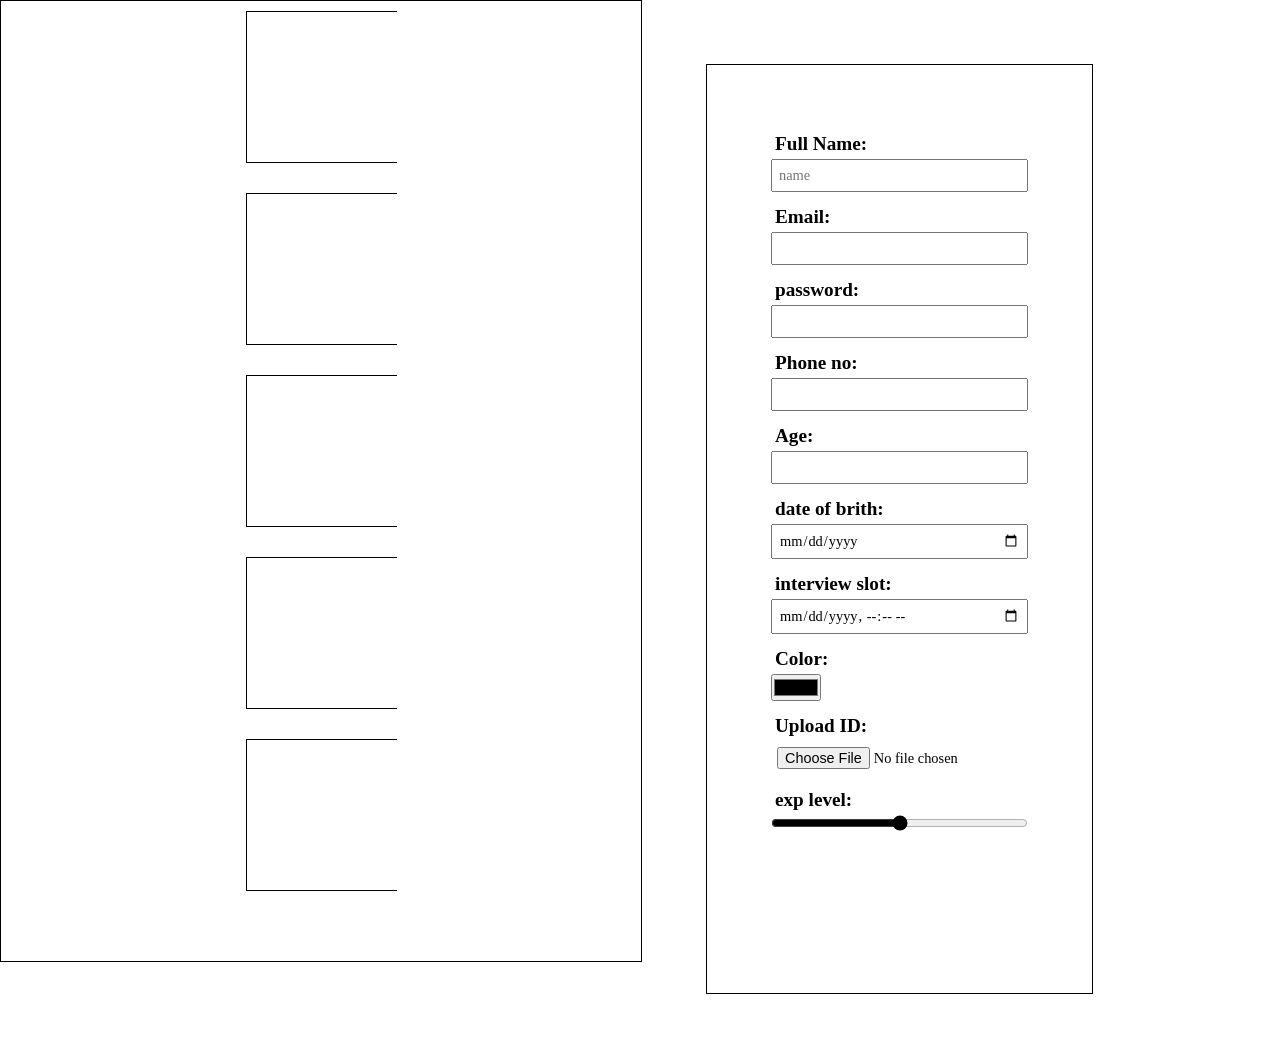
==== test/index.html @ 7b574e24 "per" ====
<html>
<head>
<link rel="stylesheet" href="style.css">
</head>
<body>

<div class="main">
<div class="item"></div>
<div class="item"></div>
<div class="item"></div>
<div class="item"></div>
<div class="item"></div>
</div>
<form>
<div class="form-div"><label>Full Name:</label><input type="text" class="input" placeholder="name"></div>
<div class="form-div"><label>Email:</label><input type="email" class="input"></div>
<div class="form-div"><label>password:</label><input type="password" class="input"></div>
<div class="form-div"><label>Phone no:</label><input type="tel" class="input"></div>
<div class="form-div"><label>Age:</label><input type="number" class="input"></div>
<div class="form-div"><label>date of brith:</label><input type="date" class="input"></div>
<div class="form-div"><label>interview slot:</label><input type="datetime-local" class="input"></div>
<div class="form-div"><label>Color:</label><input type="color"></div>
<div class="form-div"><label>Upload ID:</label><input type="file" class="input"></div>
<div class="form-div"><label>exp level:</label><input type="range" min=0 max=10 style="accent-color: black;"></div>
</form>
</body>
</html>
---- test/style.css ----
*{
padding: 0;
margin: 0;
font-family: cursive;
}
body{
display: flex;
flex-direction: row;
}
.main{
display: flex;
flex-direction: column;
background-color: white;
height: 60rem;
width: 40rem;
gap: 10px;
align-items: center;
//justify-content: center;
border: 1px solid black;
}
.item{
height:150px;
width:150px;
background: white;
margin: 10px;
border: 1px solid black;
border-right: none;
}
form{
margin: 4rem;
padding: 4rem;
border: 1px solid black;
display: flex;
flex-direction: column;
gap: 10px;
height: 50rem;
}
.form-div{
display: flex;
flex-direction: column;
font-size: 1.2rem;
font-weight: bold;
}
label{
margin: 4px;
}
.input{
padding: 6px;
font-size: 0.9rem;
}
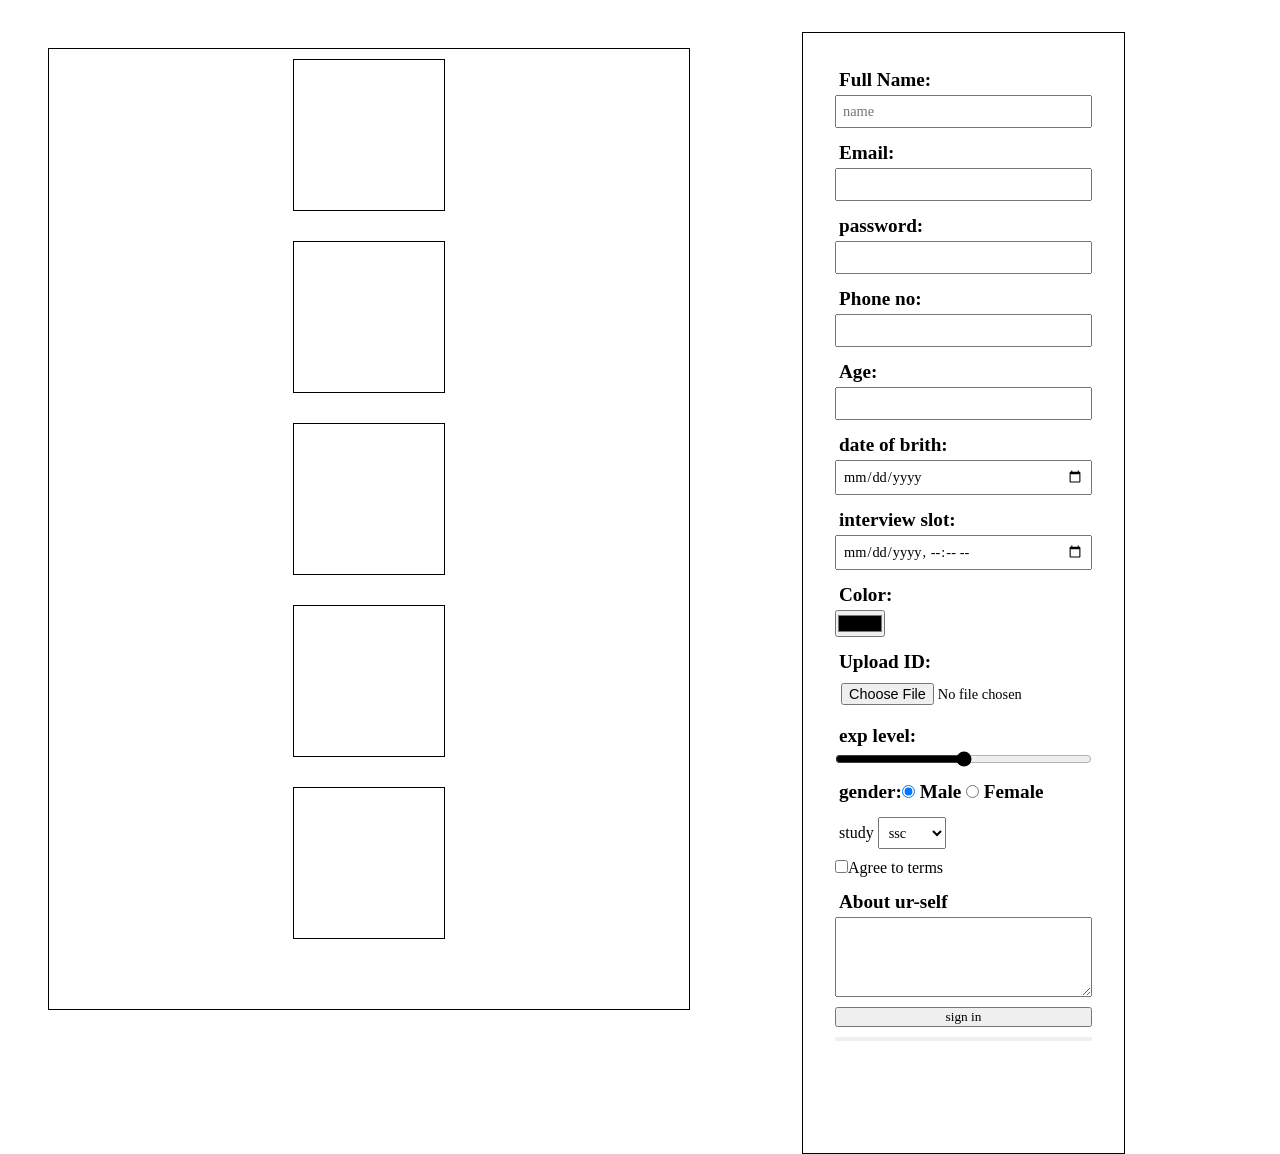
==== commit 05babc82: "new" ====
--- a/test/index.html
+++ b/test/index.html
@@ -22,6 +22,17 @@
 <div class="form-div"><label>Color:</label><input type="color"></div>
 <div class="form-div"><label>Upload ID:</label><input type="file" class="input"></div>
 <div class="form-div"><label>exp level:</label><input type="range" min=0 max=10 style="accent-color: black;"></div>
+<div class="form-div"><label>gender:</lable><input type="radio" name="gender" value="male" checked> Male
+<input type="radio" name="gender" valur="female"> Female </div>
+<div><label>study</label><select class="input">
+<option>ssc</option>
+<option>inter</option>
+<option>Btech</option>
+</select>
+</div>
+<div><input type="checkbox">Agree to terms </div>
+<div class="form-div"><label>About ur-self</label><textarea class="input" style="min-height: 80px;"></textarea></div>
+<button type="submit">sign in<button>
 </form>
 </body>
 </html>
--- a/test/style.css
+++ b/test/style.css
@@ -1,50 +1,59 @@
-*{
-padding: 0;
-margin: 0;
-font-family: cursive;
+* {
+    padding: 0;
+    margin: 0;
+    font-family: cursive;
 }
-body{
-display: flex;
-flex-direction: row;
+
+body {
+    display: flex;
+    flex-direction: row;
 }
-.main{
-display: flex;
-flex-direction: column;
-background-color: white;
-height: 60rem;
-width: 40rem;
-gap: 10px;
-align-items: center;
-//justify-content: center;
-border: 1px solid black;
+
+.main {
+    display: flex;
+    flex-direction: column;
+    margin: 3rem;
+    background-color: white;
+    height: 60rem;
+    width: 40rem;
+    gap: 10px;
+    align-items: center;
+    //justify-content: center;
+    border: 1px solid black;
 }
-.item{
-height:150px;
-width:150px;
-background: white;
-margin: 10px;
-border: 1px solid black;
-border-right: none;
+
+.item {
+    height: 150px;
+    width: 150px;
+    background: white;
+    margin: 10px;
+    border: 1px solid black;
 }
-form{
-margin: 4rem;
-padding: 4rem;
-border: 1px solid black;
-display: flex;
-flex-direction: column;
-gap: 10px;
-height: 50rem;
+
+form {
+    margin-top: 2rem;
+    margin-left: 4rem;
+    margin-buttom: 2rem;
+    padding: 2rem;
+    border: 1px solid black;
+    display: flex;
+    flex-direction: column;
+    gap: 10px;
+    height: 66rem;
 }
-.form-div{
-display: flex;
-flex-direction: column;
-font-size: 1.2rem;
-font-weight: bold;
+
+.form-div {
+    display: flex;
+    flex-direction: column;
+    font-size: 1.2rem;
+    font-weight: bold;
 }
-label{
-margin: 4px;
+
+label {
+    margin: 4px;
 }
-.input{
-padding: 6px;
-font-size: 0.9rem;
-}
+
+.input {
+    padding: 6px;
+    font-size: 0.9rem;
+}
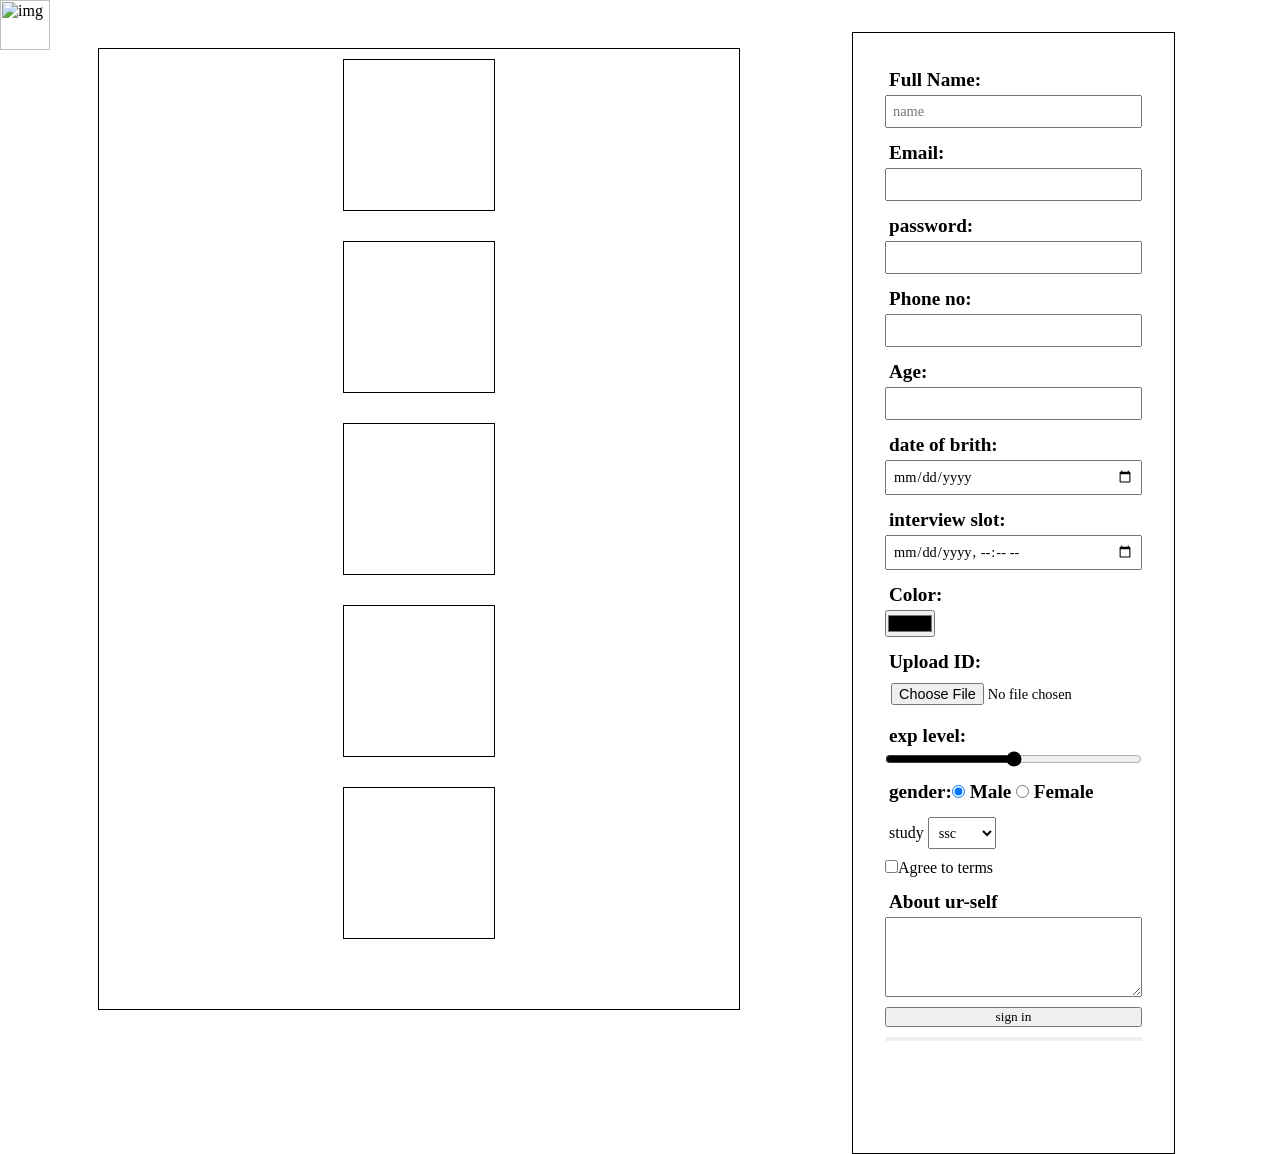
==== commit 8e4ce7d5: "img" ====
--- a/test/index.html
+++ b/test/index.html
@@ -3,7 +3,7 @@
 <link rel="stylesheet" href="style.css">
 </head>
 <body>
-
+<img src="https://imgs.search.brave.com/oMzlnsYJhVpzoYGWnxL2zU1ze4AeiD6QUDZB-sjMvhc/rs:fit:500:0:1:0/g:ce/aHR0cHM6Ly9jZG4u/bWFnaWNkZWNvci5p/bi9jb20vMjAyNC8w/Mi8xNTE1MDgwOS9L/YWRhbGktU29vdGhp/bmctQmFuYW5hLUxl/YXZlcy1XYWxscGFw/ZXItTXVyYWwtNzEw/eDQ4OC5qcGc" alt="img" style="height: 50px; width: 50px;">
 <div class="main">
 <div class="item"></div>
 <div class="item"></div>
@@ -34,5 +34,6 @@
 <div class="form-div"><label>About ur-self</label><textarea class="input" style="min-height: 80px;"></textarea></div>
 <button type="submit">sign in<button>
 </form>
+
 </body>
 </html>
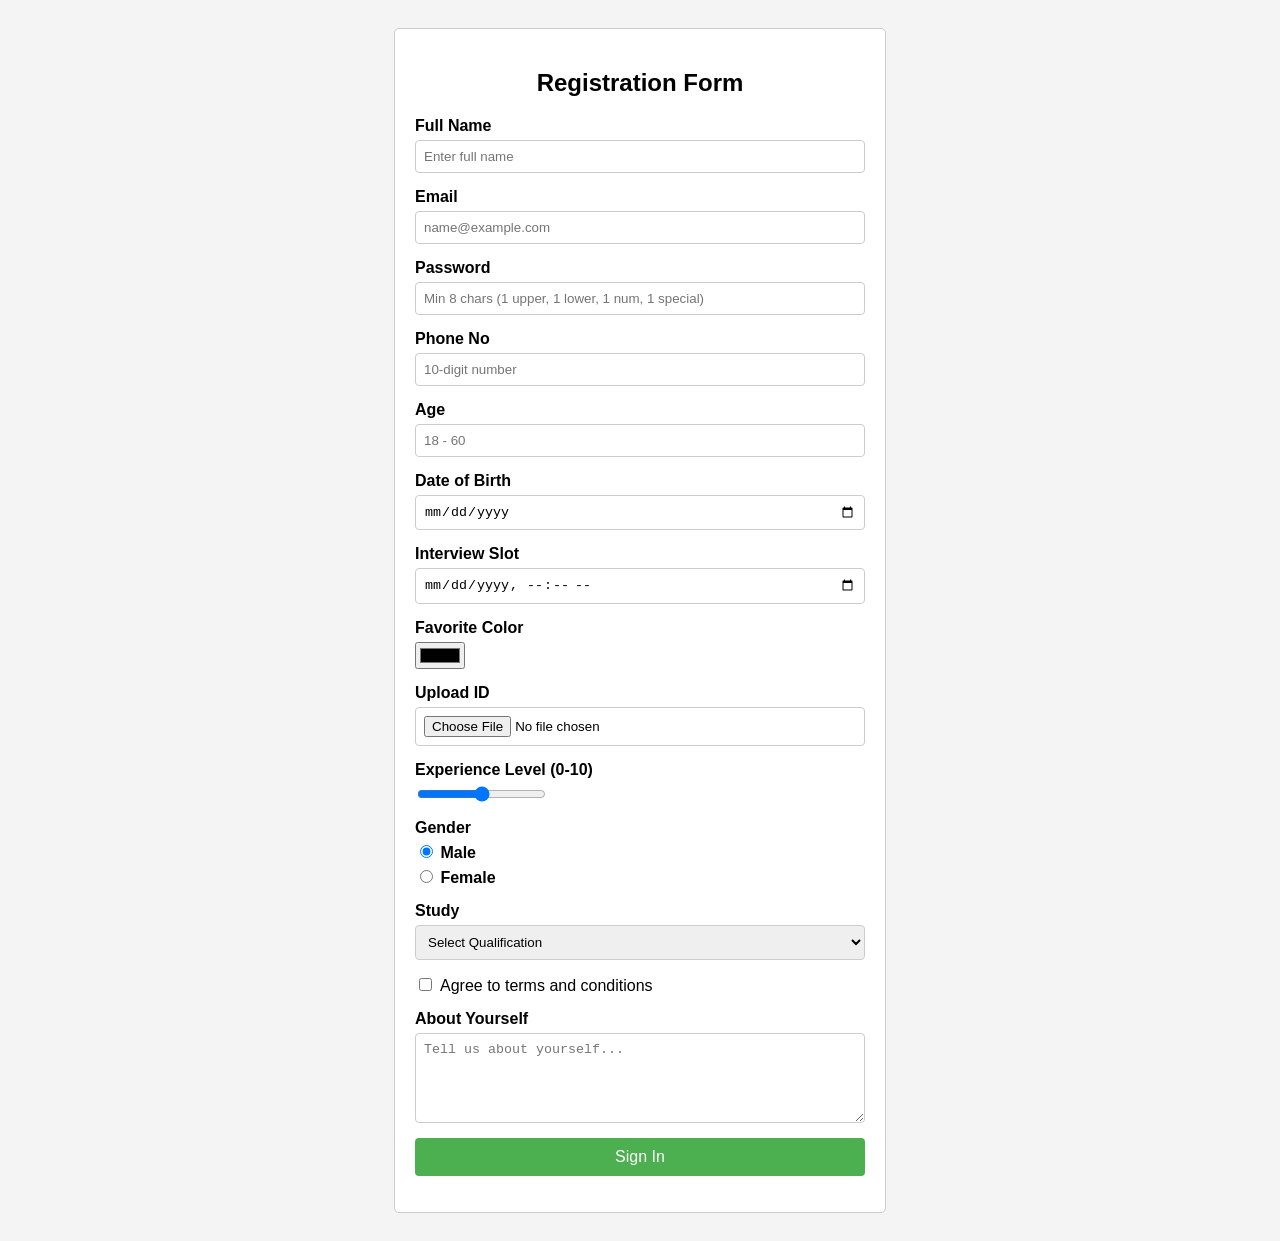
==== commit 7623506d: "js" ====
--- a/test/index.html
+++ b/test/index.html
@@ -1,39 +1,169 @@
 <html>
+
 <head>
-<link rel="stylesheet" href="style.css">
+    <meta charset="UTF-8">
+    <meta name="viewport" content="width=device-width, initial-scale=1.0">
+    <title>Registration Form</title>
+    <link rel="stylesheet" href="style.css">
 </head>
+
 <body>
-<img src="https://imgs.search.brave.com/oMzlnsYJhVpzoYGWnxL2zU1ze4AeiD6QUDZB-sjMvhc/rs:fit:500:0:1:0/g:ce/aHR0cHM6Ly9jZG4u/bWFnaWNkZWNvci5p/bi9jb20vMjAyNC8w/Mi8xNTE1MDgwOS9L/YWRhbGktU29vdGhp/bmctQmFuYW5hLUxl/YXZlcy1XYWxscGFw/ZXItTXVyYWwtNzEw/eDQ4OC5qcGc" alt="img" style="height: 50px; width: 50px;">
-<div class="main">
-<div class="item"></div>
-<div class="item"></div>
-<div class="item"></div>
-<div class="item"></div>
-<div class="item"></div>
-</div>
-<form>
-<div class="form-div"><label>Full Name:</label><input type="text" class="input" placeholder="name"></div>
-<div class="form-div"><label>Email:</label><input type="email" class="input"></div>
-<div class="form-div"><label>password:</label><input type="password" class="input"></div>
-<div class="form-div"><label>Phone no:</label><input type="tel" class="input"></div>
-<div class="form-div"><label>Age:</label><input type="number" class="input"></div>
-<div class="form-div"><label>date of brith:</label><input type="date" class="input"></div>
-<div class="form-div"><label>interview slot:</label><input type="datetime-local" class="input"></div>
-<div class="form-div"><label>Color:</label><input type="color"></div>
-<div class="form-div"><label>Upload ID:</label><input type="file" class="input"></div>
-<div class="form-div"><label>exp level:</label><input type="range" min=0 max=10 style="accent-color: black;"></div>
-<div class="form-div"><label>gender:</lable><input type="radio" name="gender" value="male" checked> Male
-<input type="radio" name="gender" valur="female"> Female </div>
-<div><label>study</label><select class="input">
-<option>ssc</option>
-<option>inter</option>
-<option>Btech</option>
-</select>
-</div>
-<div><input type="checkbox">Agree to terms </div>
-<div class="form-div"><label>About ur-self</label><textarea class="input" style="min-height: 80px;"></textarea></div>
-<button type="submit">sign in<button>
-</form>
+    <div class="container">
+        <form action="" method="post" onsubmit="return validate(event);">
+            <h2>Registration Form</h2>
+            <div class="form-div"><label for="full-name">Full Name</label><input type="text" id="full-name"
+                    class="input" placeholder="Enter full name"></div>
+            <div class="form-div"><label for="email">Email</label><input type="email" id="email" class="input"
+                    placeholder="name@example.com"></div>
+            <div class="form-div"><label for="password">Password</label><input type="password" id="password"
+                    class="input" placeholder="Min 8 chars (1 upper, 1 lower, 1 num, 1 special)">
+            </div>
+            <div class="form-div"><label for="phone">Phone No</label><input type="tel" id="phone" class="input"
+                    placeholder="10-digit number"></div>
+            <div class="form-div"><label for="age">Age</label><input type="number" id="age" class="input"
+                    placeholder="18 - 60"></div>
+            <div class="form-div"><label for="dob">Date of Birth</label><input type="date" id="dob" class="input"></div>
+            <div class="form-div"><label for="interview-slot">Interview Slot</label><input type="datetime-local"
+                    id="interview-slot" class="input"></div>
+            <div class="form-div"><label for="color">Favorite Color</label><input type="color" id="color"
+                    class="color-input"></div>
+            <div class="form-div"><label for="upload-id">Upload ID</label><input type="file" id="upload-id"
+                    class="input file-input">
+            </div>
+            <div class="form-div"><label for="exp-level">Experience Level (0-10)</label><input type="range"
+                    id="exp-level" min="0" max="10" value="5" class="range-input">
+            </div>
+            <div class="form-div"><label>Gender</label>
+                <div class="radio-group">
+                    <label class="radio-label" for="gender-male"><input type="radio" id="gender-male" name="gender"
+                            value="male" checked> Male</label>
+                    <label class="radio-label" for="gender-female"><input type="radio" id="gender-female" name="gender"
+                            value="female"> Female</label>
+                </div>
+            </div>
+            <div class="form-div"><label for="study">Study</label><select id="study" class="input">
+                    <option value="">Select Qualification</option>
+                    <option value="ssc">SSC</option>
+                    <option value="inter">Inter</option>
+                    <option value="Btech">B.Tech</option>
+                </select>
+            </div>
+            <div class="checkbox-div"><input type="checkbox" id="terms"><label for="terms">Agree to terms and
+                    conditions</label></div>
+            <div class="form-div"><label for="about">About Yourself</label><textarea id="about" class="input"
+                    placeholder="Tell us about yourself..." style="min-height: 90px;"></textarea>
+            </div>
+            <button type="submit" id="submit-btn">Sign In</button>
+        </form>
+    </div>
 
 </body>
+<script>
+    function validate(event) {
+        if (event) event.preventDefault();
+        let name = document.getElementById('full-name').value.trim();
+        let email = document.getElementById('email').value.trim();
+        let password = document.getElementById('password').value;
+        let phone = document.getElementById('phone').value.trim();
+        let age = document.getElementById('age').value;
+        let dob = document.getElementById('dob').value;
+        let interviewSlot = document.getElementById('interview-slot').value;
+        let color = document.getElementById('color').value;
+        let uploadId = document.getElementById('upload-id').value;
+        let expLevel = document.getElementById('exp-level').value;
+        let genderInput = document.querySelector('input[name="gender"]:checked');
+        let gender = genderInput ? genderInput.value : '';
+        let study = document.getElementById('study').value;
+        let terms = document.getElementById('terms').checked;
+        let about = document.getElementById('about').value.trim();
+
+        if (name === '') {
+            alert('Please enter full name');
+            return false;
+        }
+
+        if (!/^[a-zA-Z0-9._%+-]+@[a-zA-Z0-9.-]+\.[a-zA-Z]{2,}$/.test(email)) {
+            alert('Invalid email');
+            return false;
+        }
+
+        if (password.length < 8) {
+            alert('Password must be at least 8 characters long');
+            return false;
+        }
+        if (!/[a-z]/.test(password)) {
+            alert('Password must contain at least one lowercase letter');
+            return false;
+        }
+        if (!/[A-Z]/.test(password)) {
+            alert('Password must contain at least one uppercase letter');
+            return false;
+        }
+        if (!/[0-9]/.test(password)) {
+            alert('Password must contain at least one number');
+            return false;
+        }
+        if (!/[!@#$%^&*]/.test(password)) {
+            alert('Password must contain at least one special character');
+            return false;
+        }
+
+        if (phone.length !== 10 || !/^[0-9]+$/.test(phone)) {
+            alert('Invalid phone number');
+            return false;
+        }
+
+        if (age === '' || age < 18 || age > 60) {
+            alert('Age must be between 18 and 60');
+            return false;
+        }
+
+        if (dob === '') {
+            alert('Please select date of birth');
+            return false;
+        }
+
+        if (interviewSlot === '') {
+            alert('Please select interview slot');
+            return false;
+        }
+
+        if (uploadId === '') {
+            alert('Please upload ID');
+            return false;
+        }
+
+        if (expLevel === '' || expLevel < 0 || expLevel > 10) {
+            alert('Experience level must be between 0 and 10');
+            return false;
+        }
+
+        if (gender === '') {
+            alert('Please select gender');
+            return false;
+        }
+
+        if (study === '') {
+            alert('Please select study');
+            return false;
+        }
+
+        if (!terms) {
+            alert('Please agree to terms');
+            return false;
+        }
+
+        if (about === '') {
+            alert('Please enter about yourself');
+            return false;
+        }
+        if (color === '') {
+            alert('Please select color');
+            return false;
+        }
+        alert('Form submitted successfully!');
+        return false;
+    }
+</script>
+
 </html>
--- a/test/style.css
+++ b/test/style.css
@@ -1,59 +1,71 @@
-* {
-    padding: 0;
-    margin: 0;
-    font-family: cursive;
+body {
+    font-family: Arial, sans-serif;
+    background-color: #f4f4f4;
+    padding: 20px;
 }
 
-body {
-    display: flex;
-    flex-direction: row;
+.container {
+    max-width: 450px;
+    margin: 0 auto;
+    background-color: #ffffff;
+    padding: 20px;
+    border: 1px solid #ccc;
+    border-radius: 5px;
 }
 
-.main {
-    display: flex;
-    flex-direction: column;
-    margin: 3rem;
-    background-color: white;
-    height: 60rem;
-    width: 40rem;
-    gap: 10px;
-    align-items: center;
-    //justify-content: center;
-    border: 1px solid black;
-}
-
-.item {
-    height: 150px;
-    width: 150px;
-    background: white;
-    margin: 10px;
-    border: 1px solid black;
-}
-
-form {
-    margin-top: 2rem;
-    margin-left: 4rem;
-    margin-buttom: 2rem;
-    padding: 2rem;
-    border: 1px solid black;
-    display: flex;
-    flex-direction: column;
-    gap: 10px;
-    height: 66rem;
+h2 {
+    text-align: center;
+    margin-bottom: 20px;
 }
 
 .form-div {
-    display: flex;
-    flex-direction: column;
-    font-size: 1.2rem;
+    margin-bottom: 15px;
+}
+
+.form-div label {
+    display: block;
+    margin-bottom: 5px;
     font-weight: bold;
 }
 
-label {
-    margin: 4px;
+.input,
+select,
+textarea {
+    width: 100%;
+    padding: 8px;
+    border: 1px solid #ccc;
+    border-radius: 4px;
+    box-sizing: border-box;
 }
 
-.input {
-    padding: 6px;
-    font-size: 0.9rem;
-}+.radio-group {
+    margin-top: 5px;
+}
+
+.radio-label {
+    margin-right: 15px;
+    font-weight: normal;
+}
+
+.checkbox-div {
+    margin-bottom: 15px;
+}
+
+.checkbox-div label {
+    margin-left: 5px;
+}
+
+button[type="submit"] {
+    width: 100%;
+    padding: 10px;
+    background-color: #4CAF50;
+    color: white;
+    font-size: 16px;
+    border: none;
+    border-radius: 4px;
+    cursor: pointer;
+}
+
+button[type="submit"]:hover {
+    background-color: #45a049;
+}
